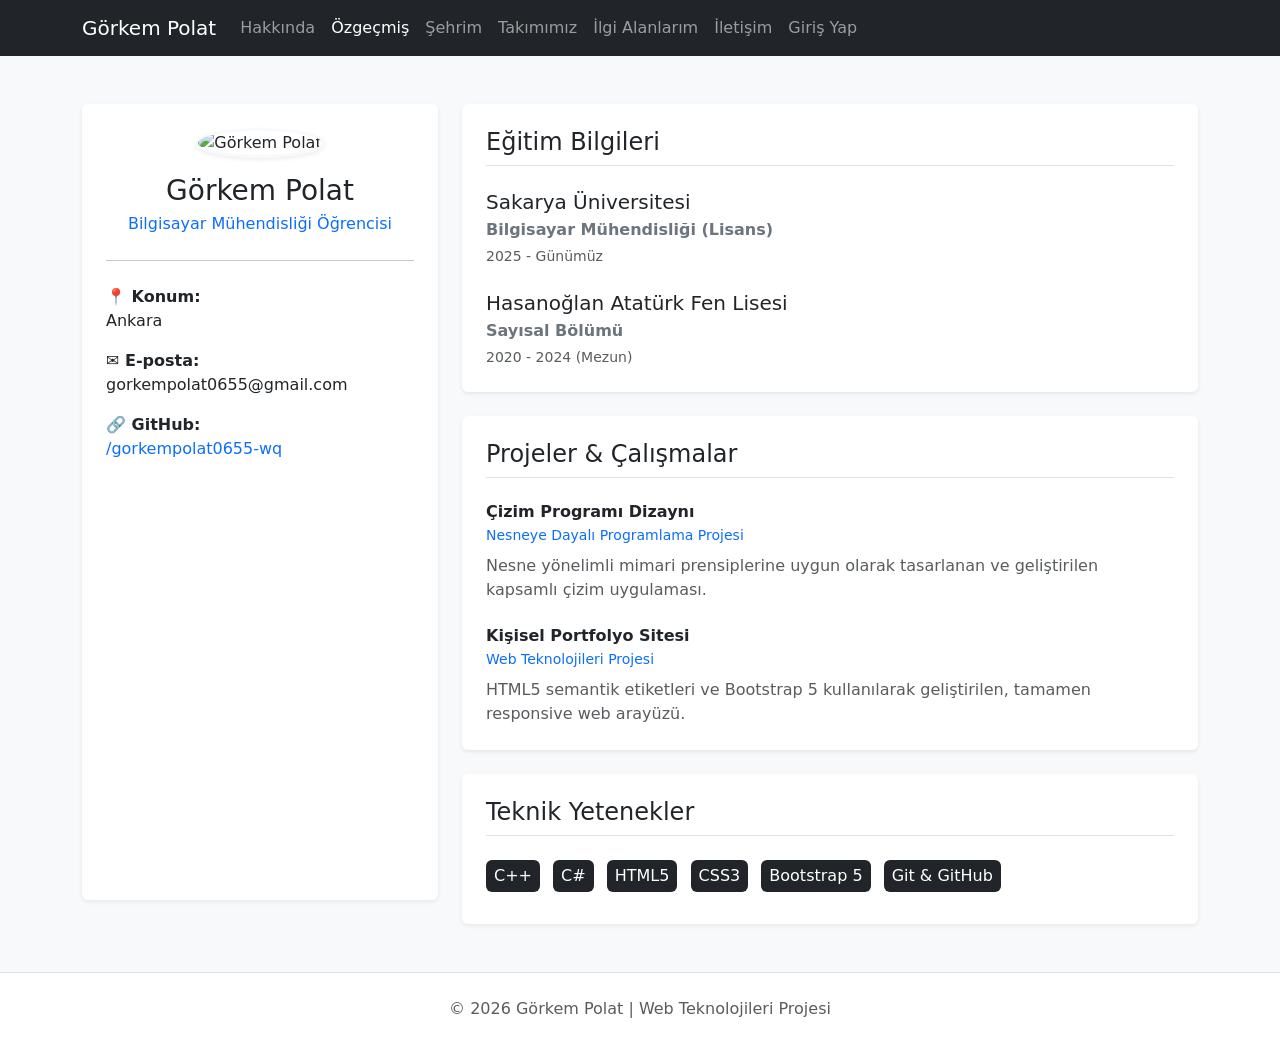
==== cv.html @ dd7ccc3b "2. Gun: CV sayfasinin tasarimini bastan asagi yeniledim, egitim ve proje detaylarini ekledim" ====
<!DOCTYPE html>
<html lang="tr">
<head>
    <meta charset="UTF-8">
    <meta name="viewport" content="width=device-width, initial-scale=1.0">
    <title>Görkem Polat - Özgeçmiş</title>
    <!-- Bootstrap CSS -->
    <link href="https://cdn.jsdelivr.net/npm/bootstrap@5.3.3/dist/css/bootstrap.min.css" rel="stylesheet">
    <link rel="stylesheet" href="style.css">
</head>
<body class="bg-light">
    <!-- Üst Menü -->
    <nav class="navbar navbar-expand-lg bg-dark" data-bs-theme="dark">
        <div class="container">
            <a class="navbar-brand" href="index.html">Görkem Polat</a>
            <div class="collapse navbar-collapse">
                <ul class="navbar-nav me-auto mb-2 mb-lg-0">
                    <li class="nav-item"><a class="nav-link" href="index.html">Hakkında</a></li>
                    <li class="nav-item"><a class="nav-link active" href="cv.html">Özgeçmiş</a></li>
                    <li class="nav-item"><a class="nav-link" href="sehrim.html">Şehrim</a></li>
                    <li class="nav-item"><a class="nav-link" href="miras.html">Takımımız</a></li>
                    <li class="nav-item"><a class="nav-link" href="ilgi.html">İlgi Alanlarım</a></li>
                    <li class="nav-item"><a class="nav-link" href="iletisim.html">İletişim</a></li>
                    <li class="nav-item"><a class="nav-link" href="login.html">Giriş Yap</a></li>
                </ul>
            </div>
        </div>
    </nav>

    <!-- Ana Gövde (Semantik: main) -->
    <main class="container mt-5 mb-5">
        <div class="row">
            
            <!-- Sol Kolon: Profil Kartı (Semantik: aside) -->
            <aside class="col-lg-4 mb-4">
                <div class="card shadow-sm border-0 p-4 h-100 text-center">
                    <!-- Profil Başlığı (Semantik: header) -->
                    <header class="mb-4">
                        <img src="ben.jpg" alt="Görkem Polat" class="img-fluid rounded-circle shadow-sm mb-3 border border-3 border-light" style="width: 160px; height: 160px; object-fit: cover;">
                        <h1 class="h3 mb-1">Görkem Polat</h1>
                        <p class="text-primary fw-medium mb-0">Bilgisayar Mühendisliği Öğrencisi</p>
                    </header>
                    <hr class="mt-0 mb-4">
                    <ul class="list-unstyled text-start mb-0">
                        <li class="mb-3"><strong>📍 Konum:</strong><br> Ankara</li>
                        <li class="mb-3"><strong>✉️ E-posta:</strong><br> gorkempolat0655@gmail.com</li>
                        <li><strong>🔗 GitHub:</strong><br> <a href="https://github.com/gorkempolat0655-wq" class="text-decoration-none" target="_blank">/gorkempolat0655-wq</a></li>
                    </ul>
                </div>
            </aside>

            <!-- Sağ Kolon: Detaylı Bilgiler (Semantik: section) -->
            <section class="col-lg-8">
                
                <!-- Eğitim Bilgileri -->
                <div class="card shadow-sm border-0 p-4 mb-4">
                    <h2 class="h4 border-bottom pb-2 mb-4">Eğitim Bilgileri</h2>
                    <!-- Üniversite (Semantik: article) -->
                    <article class="mb-4">
                        <h3 class="h5 mb-1 text-dark">Sakarya Üniversitesi</h3>
                        <p class="mb-1 fw-bold text-secondary">Bilgisayar Mühendisliği (Lisans)</p>
                        <p class="text-muted small mb-0">2025 - Günümüz</p>
                    </article>
                    <!-- Lise (Semantik: article) -->
                    <article>
                        <h3 class="h5 mb-1 text-dark">Hasanoğlan Atatürk Fen Lisesi</h3>
                        <p class="mb-1 fw-bold text-secondary">Sayısal Bölümü</p>
                        <p class="text-muted small mb-0">2020 - 2024 (Mezun)</p>
                    </article>
                </div>

                <!-- Projeler -->
                <div class="card shadow-sm border-0 p-4 mb-4">
                    <h2 class="h4 border-bottom pb-2 mb-4">Projeler & Çalışmalar</h2>
                    <article class="mb-4">
                        <h3 class="h6 fw-bold mb-1">Çizim Programı Dizaynı</h3>
                        <p class="text-primary small mb-2">Nesneye Dayalı Programlama Projesi</p>
                        <p class="mb-0 text-muted">Nesne yönelimli mimari prensiplerine uygun olarak tasarlanan ve geliştirilen kapsamlı çizim uygulaması.</p>
                    </article>
                    <article>
                        <h3 class="h6 fw-bold mb-1">Kişisel Portfolyo Sitesi</h3>
                        <p class="text-primary small mb-2">Web Teknolojileri Projesi</p>
                        <p class="mb-0 text-muted">HTML5 semantik etiketleri ve Bootstrap 5 kullanılarak geliştirilen, tamamen responsive web arayüzü.</p>
                    </article>
                </div>

                <!-- Teknik Yetenekler -->
                <div class="card shadow-sm border-0 p-4">
                    <h2 class="h4 border-bottom pb-2 mb-4">Teknik Yetenekler</h2>
                    <article>
                        <span class="badge bg-dark p-2 me-2 mb-2 fs-6 fw-normal">C++</span>
                        <span class="badge bg-dark p-2 me-2 mb-2 fs-6 fw-normal">C#</span>
                        <span class="badge bg-dark p-2 me-2 mb-2 fs-6 fw-normal">HTML5</span>
                        <span class="badge bg-dark p-2 me-2 mb-2 fs-6 fw-normal">CSS3</span>
                        <span class="badge bg-dark p-2 me-2 mb-2 fs-6 fw-normal">Bootstrap 5</span>
                        <span class="badge bg-dark p-2 me-2 mb-2 fs-6 fw-normal">Git & GitHub</span>
                    </article>
                </div>

            </section>
        </div>
    </main>

    <!-- Footer (Semantik: footer) -->
    <footer class="text-center py-4 text-muted border-top bg-white">
        <p class="mb-0">&copy; 2026 Görkem Polat | Web Teknolojileri Projesi</p>
    </footer>

    <script src="https://cdn.jsdelivr.net/npm/bootstrap@5.3.3/dist/js/bootstrap.bundle.min.js"></script>
</body>
</html>
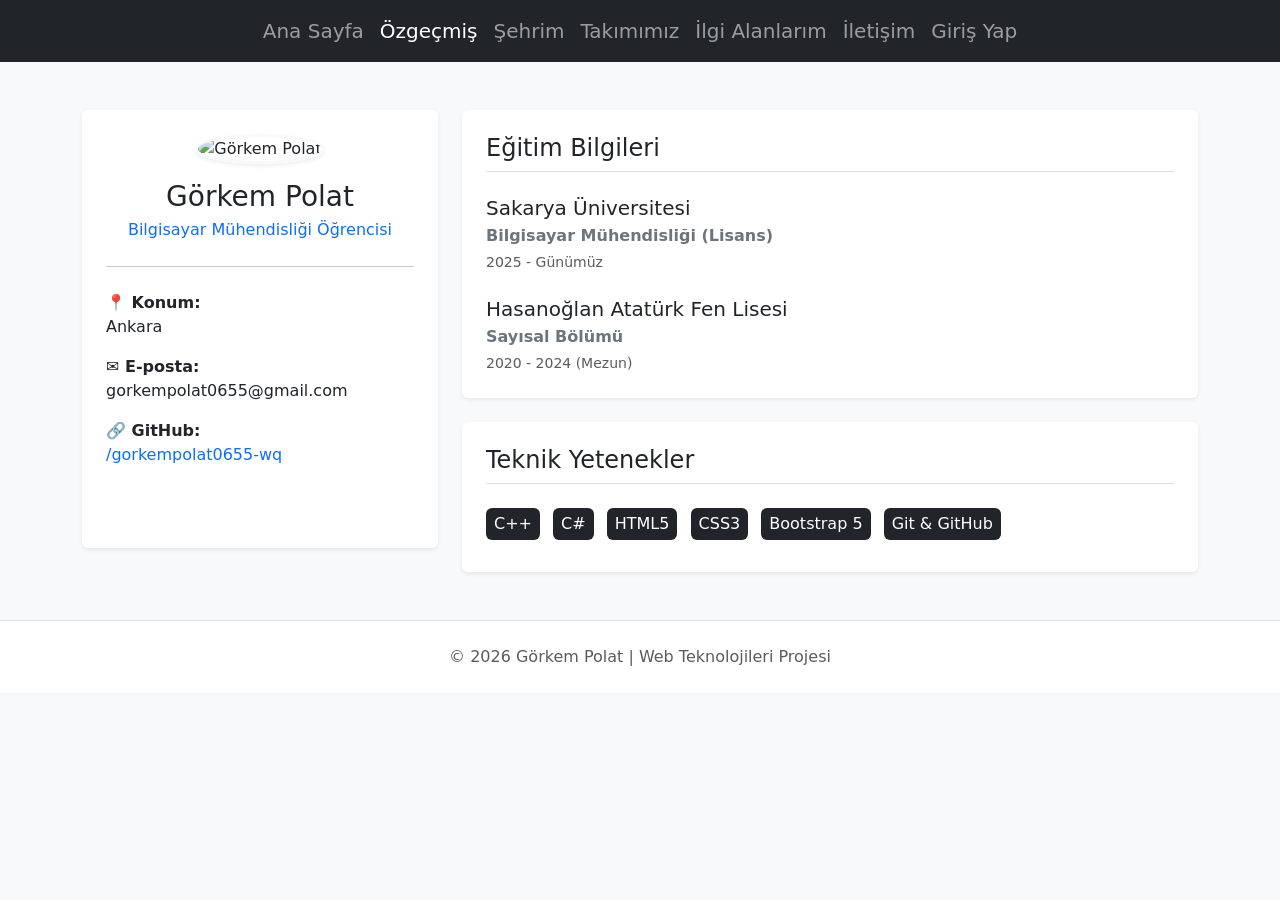
==== commit 71e990da: "CV sayfasindan projeler kismi kaldirildi ve menu guncellendi" ====
--- a/cv.html
+++ b/cv.html
@@ -9,13 +9,15 @@
     <link rel="stylesheet" href="style.css">
 </head>
 <body class="bg-light">
-    <!-- Üst Menü -->
+    <!-- Menü Kısmı (Yeni Sade Tasarım) -->
     <nav class="navbar navbar-expand-lg bg-dark" data-bs-theme="dark">
         <div class="container">
-            <a class="navbar-brand" href="index.html">Görkem Polat</a>
-            <div class="collapse navbar-collapse">
-                <ul class="navbar-nav me-auto mb-2 mb-lg-0">
-                    <li class="nav-item"><a class="nav-link" href="index.html">Hakkında</a></li>
+            <button class="navbar-toggler" type="button" data-bs-toggle="collapse" data-bs-target="#navbarNav">
+                <span class="navbar-toggler-icon"></span>
+            </button>
+            <div class="collapse navbar-collapse" id="navbarNav">
+                <ul class="navbar-nav mx-auto mb-2 mb-lg-0 fs-5">
+                    <li class="nav-item"><a class="nav-link" href="index.html">Ana Sayfa</a></li>
                     <li class="nav-item"><a class="nav-link active" href="cv.html">Özgeçmiş</a></li>
                     <li class="nav-item"><a class="nav-link" href="sehrim.html">Şehrim</a></li>
                     <li class="nav-item"><a class="nav-link" href="miras.html">Takımımız</a></li>
@@ -27,14 +29,13 @@
         </div>
     </nav>
 
-    <!-- Ana Gövde (Semantik: main) -->
+    <!-- Ana Gövde -->
     <main class="container mt-5 mb-5">
         <div class="row">
             
-            <!-- Sol Kolon: Profil Kartı (Semantik: aside) -->
+            <!-- Sol Kolon: Profil Kartı -->
             <aside class="col-lg-4 mb-4">
                 <div class="card shadow-sm border-0 p-4 h-100 text-center">
-                    <!-- Profil Başlığı (Semantik: header) -->
                     <header class="mb-4">
                         <img src="ben.jpg" alt="Görkem Polat" class="img-fluid rounded-circle shadow-sm mb-3 border border-3 border-light" style="width: 160px; height: 160px; object-fit: cover;">
                         <h1 class="h3 mb-1">Görkem Polat</h1>
@@ -49,38 +50,21 @@
                 </div>
             </aside>
 
-            <!-- Sağ Kolon: Detaylı Bilgiler (Semantik: section) -->
+            <!-- Sağ Kolon: Detaylı Bilgiler -->
             <section class="col-lg-8">
                 
                 <!-- Eğitim Bilgileri -->
                 <div class="card shadow-sm border-0 p-4 mb-4">
                     <h2 class="h4 border-bottom pb-2 mb-4">Eğitim Bilgileri</h2>
-                    <!-- Üniversite (Semantik: article) -->
                     <article class="mb-4">
                         <h3 class="h5 mb-1 text-dark">Sakarya Üniversitesi</h3>
                         <p class="mb-1 fw-bold text-secondary">Bilgisayar Mühendisliği (Lisans)</p>
                         <p class="text-muted small mb-0">2025 - Günümüz</p>
                     </article>
-                    <!-- Lise (Semantik: article) -->
                     <article>
                         <h3 class="h5 mb-1 text-dark">Hasanoğlan Atatürk Fen Lisesi</h3>
                         <p class="mb-1 fw-bold text-secondary">Sayısal Bölümü</p>
                         <p class="text-muted small mb-0">2020 - 2024 (Mezun)</p>
-                    </article>
-                </div>
-
-                <!-- Projeler -->
-                <div class="card shadow-sm border-0 p-4 mb-4">
-                    <h2 class="h4 border-bottom pb-2 mb-4">Projeler & Çalışmalar</h2>
-                    <article class="mb-4">
-                        <h3 class="h6 fw-bold mb-1">Çizim Programı Dizaynı</h3>
-                        <p class="text-primary small mb-2">Nesneye Dayalı Programlama Projesi</p>
-                        <p class="mb-0 text-muted">Nesne yönelimli mimari prensiplerine uygun olarak tasarlanan ve geliştirilen kapsamlı çizim uygulaması.</p>
-                    </article>
-                    <article>
-                        <h3 class="h6 fw-bold mb-1">Kişisel Portfolyo Sitesi</h3>
-                        <p class="text-primary small mb-2">Web Teknolojileri Projesi</p>
-                        <p class="mb-0 text-muted">HTML5 semantik etiketleri ve Bootstrap 5 kullanılarak geliştirilen, tamamen responsive web arayüzü.</p>
                     </article>
                 </div>
 
@@ -101,7 +85,7 @@
         </div>
     </main>
 
-    <!-- Footer (Semantik: footer) -->
+    <!-- Footer -->
     <footer class="text-center py-4 text-muted border-top bg-white">
         <p class="mb-0">&copy; 2026 Görkem Polat | Web Teknolojileri Projesi</p>
     </footer>
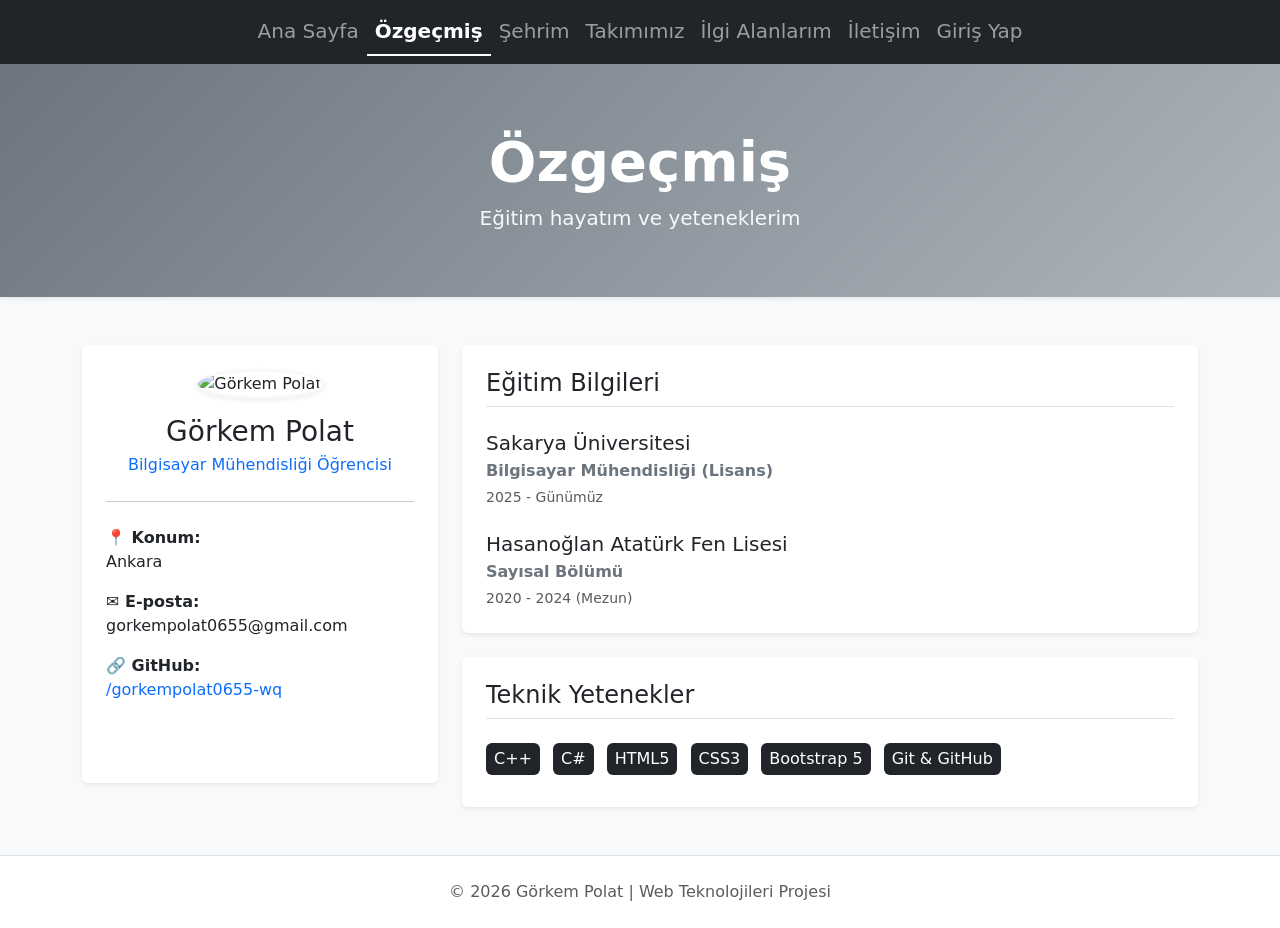
==== commit 0ad37361: "5. Gun Ozet: ilgi.html eklendi, site geneli UI iyilestirmeleri (gradient header, hover animasyonlari" ====
--- a/cv.html
+++ b/cv.html
@@ -4,12 +4,11 @@
     <meta charset="UTF-8">
     <meta name="viewport" content="width=device-width, initial-scale=1.0">
     <title>Görkem Polat - Özgeçmiş</title>
-    <!-- Bootstrap CSS -->
     <link href="https://cdn.jsdelivr.net/npm/bootstrap@5.3.3/dist/css/bootstrap.min.css" rel="stylesheet">
     <link rel="stylesheet" href="style.css">
 </head>
 <body class="bg-light">
-    <!-- Menü Kısmı (Yeni Sade Tasarım) -->
+    <!-- Menü -->
     <nav class="navbar navbar-expand-lg bg-dark" data-bs-theme="dark">
         <div class="container">
             <button class="navbar-toggler" type="button" data-bs-toggle="collapse" data-bs-target="#navbarNav">
@@ -29,16 +28,22 @@
         </div>
     </nav>
 
+    <!-- YENİ: Renkli Başlık (Kurumsal Tema) -->
+    <header class="text-white text-center py-5 mb-5 shadow-sm" style="background: linear-gradient(135deg, #6c757d, #adb5bd);">
+        <div class="container py-3">
+            <h1 class="display-4 fw-bold">Özgeçmiş</h1>
+            <p class="lead mb-0 text-light">Eğitim hayatım ve yeteneklerim</p>
+        </div>
+    </header>
+
     <!-- Ana Gövde -->
-    <main class="container mt-5 mb-5">
+    <main class="container mb-5">
         <div class="row">
-            
-            <!-- Sol Kolon: Profil Kartı -->
             <aside class="col-lg-4 mb-4">
                 <div class="card shadow-sm border-0 p-4 h-100 text-center">
                     <header class="mb-4">
                         <img src="ben.jpg" alt="Görkem Polat" class="img-fluid rounded-circle shadow-sm mb-3 border border-3 border-light" style="width: 160px; height: 160px; object-fit: cover;">
-                        <h1 class="h3 mb-1">Görkem Polat</h1>
+                        <h2 class="h3 mb-1">Görkem Polat</h2>
                         <p class="text-primary fw-medium mb-0">Bilgisayar Mühendisliği Öğrencisi</p>
                     </header>
                     <hr class="mt-0 mb-4">
@@ -50,10 +55,7 @@
                 </div>
             </aside>
 
-            <!-- Sağ Kolon: Detaylı Bilgiler -->
             <section class="col-lg-8">
-                
-                <!-- Eğitim Bilgileri -->
                 <div class="card shadow-sm border-0 p-4 mb-4">
                     <h2 class="h4 border-bottom pb-2 mb-4">Eğitim Bilgileri</h2>
                     <article class="mb-4">
@@ -68,7 +70,6 @@
                     </article>
                 </div>
 
-                <!-- Teknik Yetenekler -->
                 <div class="card shadow-sm border-0 p-4">
                     <h2 class="h4 border-bottom pb-2 mb-4">Teknik Yetenekler</h2>
                     <article>
@@ -80,12 +81,10 @@
                         <span class="badge bg-dark p-2 me-2 mb-2 fs-6 fw-normal">Git & GitHub</span>
                     </article>
                 </div>
-
             </section>
         </div>
     </main>
 
-    <!-- Footer -->
     <footer class="text-center py-4 text-muted border-top bg-white">
         <p class="mb-0">&copy; 2026 Görkem Polat | Web Teknolojileri Projesi</p>
     </footer>
--- a/style.css
+++ b/style.css
@@ -0,0 +1,64 @@
+/* =========================================
+   GÖRKEM POLAT - WEB TEKNOLOJİLERİ PROJESİ
+   ÖZEL STİL DOSYASI (STYLE.CSS)
+========================================= */
+
+/* Tüm sayfalar için yumuşak kaydırma efekti */
+html {
+    scroll-behavior: smooth;
+}
+
+/* Sitenin genel yazı tipini biraz daha modern yapalım */
+body {
+    font-family: 'Segoe UI', system-ui, -apple-system, sans-serif;
+}
+
+/* -----------------------------------------
+   1. İLGİ ALANLARIM SAYFASI: KART HOVER EFEKTİ
+   (Kartların üzerine gelince yukarı kalkması)
+----------------------------------------- */
+.hover-effect {
+    /* Animasyonun yumuşak olması için transition ekliyoruz */
+    transition: transform 0.3s ease, box-shadow 0.3s ease !important;
+}
+
+/* Mouse ile kartın üzerine gelindiğinde hafifçe yukarı kalksın ve gölgesi artsın */
+.hover-effect:hover {
+    transform: translateY(-8px);
+    box-shadow: 0 15px 25px rgba(0, 0, 0, 0.15) !important;
+}
+
+/* -----------------------------------------
+   2. MENÜ (NAVBAR) AYARLARI
+----------------------------------------- */
+/* Menüdeki linklerin üzerine gelince rengi yumuşakça değişsin */
+.navbar-nav .nav-link {
+    transition: color 0.3s ease;
+}
+
+/* Hangi sayfadaysak o sayfanın menüdeki altı çizili ve kalın olsun */
+.navbar-nav .nav-link.active {
+    font-weight: 700;
+    border-bottom: 2px solid white;
+}
+
+/* -----------------------------------------
+   3. GÖRSEL AYARLARI (SLIDER & RESİMLER)
+----------------------------------------- */
+/* Şehrim sayfasındaki slider resimlerinin üzerine gelince hafif karararak yazıyı öne çıkarsın */
+.carousel-inner img {
+    transition: filter 0.3s ease;
+}
+
+.carousel-inner:hover img {
+    filter: brightness(85%);
+}
+
+/* Ana Sayfa ve CV'deki yuvarlak resimlere hafif bir parlama efekti */
+.rounded-circle {
+    transition: box-shadow 0.3s ease;
+}
+
+.rounded-circle:hover {
+    box-shadow: 0 0 15px rgba(13, 110, 253, 0.5) !important;
+}
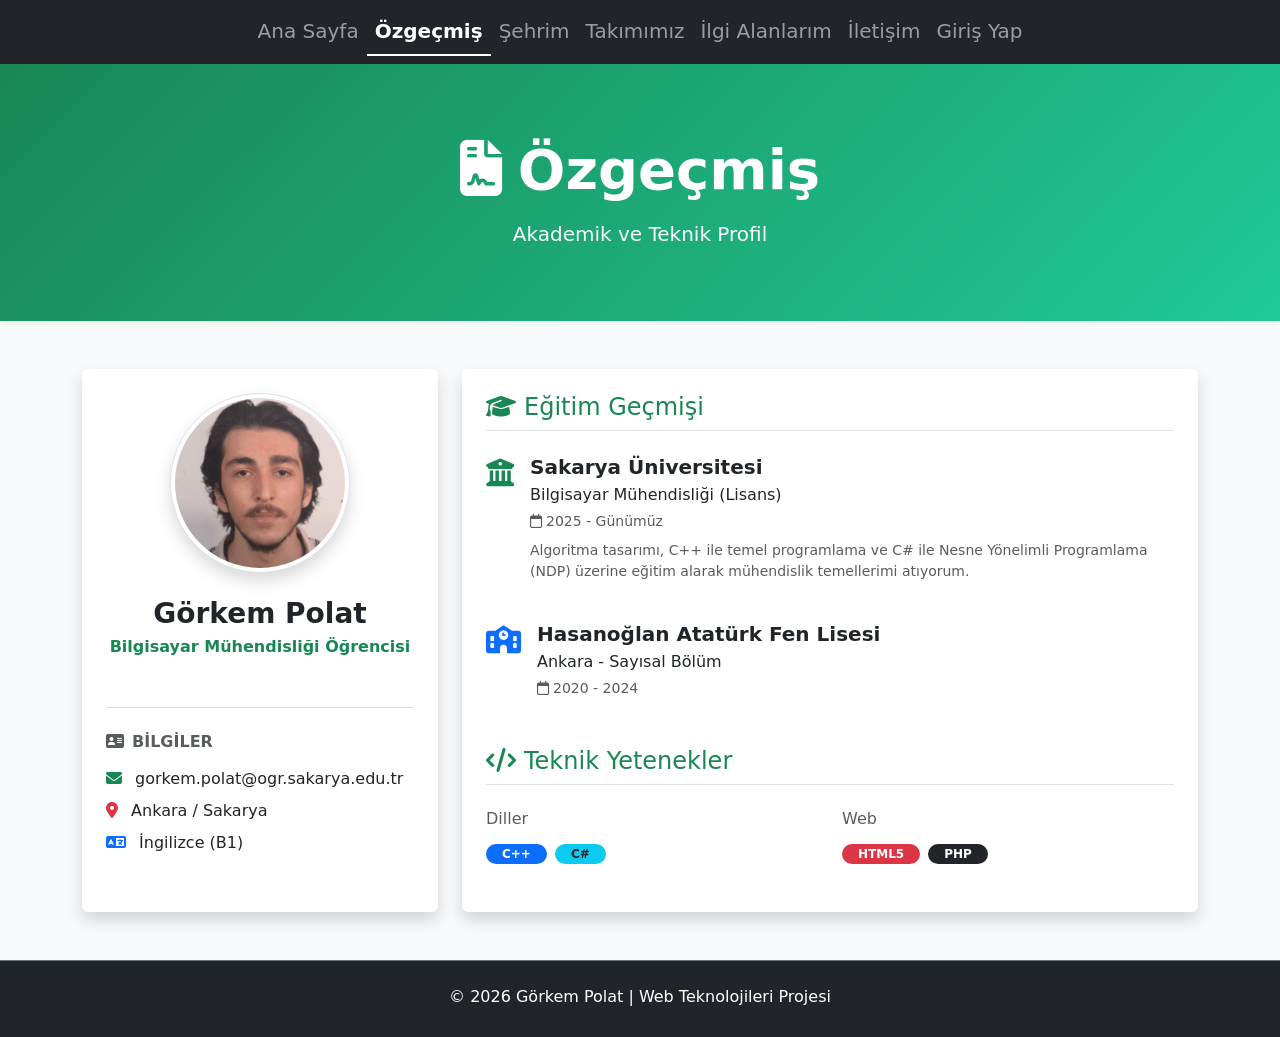
==== commit 74230344: "Ana sayfa, özgeçmiş ve şehrim kısımları yenilendi, takımımız sayfası eklendi" ====
--- a/cv.html
+++ b/cv.html
@@ -5,90 +5,127 @@
     <meta name="viewport" content="width=device-width, initial-scale=1.0">
     <title>Görkem Polat - Özgeçmiş</title>
     <link href="https://cdn.jsdelivr.net/npm/bootstrap@5.3.3/dist/css/bootstrap.min.css" rel="stylesheet">
+    <link rel="stylesheet" href="https://cdnjs.cloudflare.com/ajax/libs/font-awesome/6.4.0/css/all.min.css">
+    <link href="https://unpkg.com/aos@2.3.1/dist/aos.css" rel="stylesheet">
     <link rel="stylesheet" href="style.css">
 </head>
 <body class="bg-light">
-    <!-- Menü -->
-    <nav class="navbar navbar-expand-lg bg-dark" data-bs-theme="dark">
-        <div class="container">
-            <button class="navbar-toggler" type="button" data-bs-toggle="collapse" data-bs-target="#navbarNav">
-                <span class="navbar-toggler-icon"></span>
-            </button>
-            <div class="collapse navbar-collapse" id="navbarNav">
-                <ul class="navbar-nav mx-auto mb-2 mb-lg-0 fs-5">
-                    <li class="nav-item"><a class="nav-link" href="index.html">Ana Sayfa</a></li>
-                    <li class="nav-item"><a class="nav-link active" href="cv.html">Özgeçmiş</a></li>
-                    <li class="nav-item"><a class="nav-link" href="sehrim.html">Şehrim</a></li>
-                    <li class="nav-item"><a class="nav-link" href="miras.html">Takımımız</a></li>
-                    <li class="nav-item"><a class="nav-link" href="ilgi.html">İlgi Alanlarım</a></li>
-                    <li class="nav-item"><a class="nav-link" href="iletisim.html">İletişim</a></li>
-                    <li class="nav-item"><a class="nav-link" href="login.html">Giriş Yap</a></li>
-                </ul>
+
+    <header>
+        <nav class="navbar navbar-expand-lg bg-dark sticky-top" data-bs-theme="dark">
+            <div class="container">
+                <button class="navbar-toggler" type="button" data-bs-toggle="collapse" data-bs-target="#navbarNav">
+                    <span class="navbar-toggler-icon"></span>
+                </button>
+                <div class="collapse navbar-collapse" id="navbarNav">
+                    <ul class="navbar-nav mx-auto mb-2 mb-lg-0 fs-5">
+                        <li class="nav-item"><a class="nav-link" href="index.html">Ana Sayfa</a></li>
+                        <li class="nav-item"><a class="nav-link active" href="cv.html">Özgeçmiş</a></li>
+                        <li class="nav-item"><a class="nav-link" href="sehrim.html">Şehrim</a></li>
+                        <li class="nav-item"><a class="nav-link" href="miras.html">Takımımız</a></li>
+                        <li class="nav-item"><a class="nav-link" href="ilgi.html">İlgi Alanlarım</a></li>
+                        <li class="nav-item"><a class="nav-link" href="iletisim.html">İletişim</a></li>
+                        <li class="nav-item"><a class="nav-link" href="login.html">Giriş Yap</a></li>
+                    </ul>
+                </div>
             </div>
-        </div>
-    </nav>
+        </nav>
 
-    <!-- YENİ: Renkli Başlık (Kurumsal Tema) -->
-    <header class="text-white text-center py-5 mb-5 shadow-sm" style="background: linear-gradient(135deg, #6c757d, #adb5bd);">
-        <div class="container py-3">
-            <h1 class="display-4 fw-bold">Özgeçmiş</h1>
-            <p class="lead mb-0 text-light">Eğitim hayatım ve yeteneklerim</p>
+        <div class="text-white text-center py-5 mb-5 shadow-sm" style="background: linear-gradient(135deg, #198754, #20c997);" data-aos="fade-down">
+            <div class="container py-4">
+                <h1 class="display-4 fw-bold mb-3"><i class="fa-solid fa-file-contract me-3"></i>Özgeçmiş</h1>
+                <p class="lead mb-0 text-light">Akademik ve Teknik Profil</p>
+            </div>
         </div>
     </header>
 
-    <!-- Ana Gövde -->
     <main class="container mb-5">
-        <div class="row">
-            <aside class="col-lg-4 mb-4">
-                <div class="card shadow-sm border-0 p-4 h-100 text-center">
-                    <header class="mb-4">
-                        <img src="ben.jpg" alt="Görkem Polat" class="img-fluid rounded-circle shadow-sm mb-3 border border-3 border-light" style="width: 160px; height: 160px; object-fit: cover;">
-                        <h2 class="h3 mb-1">Görkem Polat</h2>
-                        <p class="text-primary fw-medium mb-0">Bilgisayar Mühendisliği Öğrencisi</p>
-                    </header>
-                    <hr class="mt-0 mb-4">
-                    <ul class="list-unstyled text-start mb-0">
-                        <li class="mb-3"><strong>📍 Konum:</strong><br> Ankara</li>
-                        <li class="mb-3"><strong>✉️ E-posta:</strong><br> gorkempolat0655@gmail.com</li>
-                        <li><strong>🔗 GitHub:</strong><br> <a href="https://github.com/gorkempolat0655-wq" class="text-decoration-none" target="_blank">/gorkempolat0655-wq</a></li>
-                    </ul>
+        <div class="row g-4">
+            
+            <section class="col-md-4" data-aos="fade-right" data-aos-delay="100">
+                <div class="card shadow border-0 p-4 text-center h-100 hover-effect">
+                    <img src="vesikalik.jpg" alt="Görkem Polat" class="rounded-circle img-thumbnail mb-4 shadow mx-auto" style="width: 180px; height: 180px; object-fit: cover;">
+                    
+                    <h2 class="h3 fw-bold text-dark mb-1">Görkem Polat</h2>
+                    <p class="text-success fw-bold mb-4">Bilgisayar Mühendisliği Öğrencisi</p>
+                    
+                    <hr class="my-4 border-secondary">
+                    
+                    <div class="text-start">
+                        <h4 class="h6 text-muted fw-bold text-uppercase mb-3"><i class="fa-solid fa-address-card me-2"></i>Bilgiler</h4>
+                        <p class="mb-2"><i class="fa-solid fa-envelope text-success me-2"></i> gorkem.polat@ogr.sakarya.edu.tr</p>
+                        <p class="mb-2"><i class="fa-solid fa-location-dot text-danger me-2"></i> Ankara / Sakarya</p>
+                        <p class="mb-2"><i class="fa-solid fa-language text-primary me-2"></i> İngilizce (B1)</p>
+                    </div>
                 </div>
-            </aside>
+            </section>
 
-            <section class="col-lg-8">
-                <div class="card shadow-sm border-0 p-4 mb-4">
-                    <h2 class="h4 border-bottom pb-2 mb-4">Eğitim Bilgileri</h2>
-                    <article class="mb-4">
-                        <h3 class="h5 mb-1 text-dark">Sakarya Üniversitesi</h3>
-                        <p class="mb-1 fw-bold text-secondary">Bilgisayar Mühendisliği (Lisans)</p>
-                        <p class="text-muted small mb-0">2025 - Günümüz</p>
+            <section class="col-md-8" data-aos="fade-left" data-aos-delay="200">
+                <div class="card shadow border-0 p-4 h-100 hover-effect">
+                    
+                    <article class="mb-5">
+                        <h3 class="h4 border-bottom pb-2 mb-4 text-success"><i class="fa-solid fa-graduation-cap me-2"></i>Eğitim Geçmişi</h3>
+                        
+                        <div class="d-flex gap-3 mb-4">
+                            <div class="flex-shrink-0 mt-1">
+                                <i class="fa-solid fa-building-columns text-success fs-3"></i>
+                            </div>
+                            <div>
+                                <h5 class="fw-bold mb-1">Sakarya Üniversitesi</h5>
+                                <p class="mb-1 text-dark">Bilgisayar Mühendisliği (Lisans)</p>
+                                <p class="small text-muted mb-0"><i class="fa-regular fa-calendar me-1"></i>2025 - Günümüz</p>
+                                <p class="mt-2 text-muted small">Algoritma tasarımı, C++ ile temel programlama ve C# ile Nesne Yönelimli Programlama (NDP) üzerine eğitim alarak mühendislik temellerimi atıyorum.</p>
+                            </div>
+                        </div>
+
+                        <div class="d-flex gap-3">
+                            <div class="flex-shrink-0 mt-1">
+                                <i class="fa-solid fa-school text-primary fs-3"></i>
+                            </div>
+                            <div>
+                                <h5 class="fw-bold mb-1">Hasanoğlan Atatürk Fen Lisesi</h5>
+                                <p class="mb-1 text-dark">Ankara - Sayısal Bölüm</p>
+                                <p class="small text-muted mb-0"><i class="fa-regular fa-calendar me-1"></i>2020 - 2024</p>
+                            </div>
+                        </div>
                     </article>
+
                     <article>
-                        <h3 class="h5 mb-1 text-dark">Hasanoğlan Atatürk Fen Lisesi</h3>
-                        <p class="mb-1 fw-bold text-secondary">Sayısal Bölümü</p>
-                        <p class="text-muted small mb-0">2020 - 2024 (Mezun)</p>
+                        <h3 class="h4 border-bottom pb-2 mb-4 text-success"><i class="fa-solid fa-code me-2"></i>Teknik Yetenekler</h3>
+                        
+                        <div class="row">
+                            <div class="col-6">
+                                <h6 class="text-muted mb-3">Diller</h6>
+                                <div class="d-flex flex-wrap gap-2 mb-4">
+                                    <span class="badge bg-primary rounded-pill px-3">C++</span>
+                                    <span class="badge bg-info text-dark rounded-pill px-3">C#</span>
+                                </div>
+                            </div>
+                            <div class="col-6">
+                                <h6 class="text-muted mb-3">Web</h6>
+                                <div class="d-flex flex-wrap gap-2">
+                                    <span class="badge bg-danger rounded-pill px-3">HTML5</span>
+                                    <span class="badge bg-dark rounded-pill px-3">PHP</span>
+                                </div>
+                            </div>
+                        </div>
                     </article>
-                </div>
 
-                <div class="card shadow-sm border-0 p-4">
-                    <h2 class="h4 border-bottom pb-2 mb-4">Teknik Yetenekler</h2>
-                    <article>
-                        <span class="badge bg-dark p-2 me-2 mb-2 fs-6 fw-normal">C++</span>
-                        <span class="badge bg-dark p-2 me-2 mb-2 fs-6 fw-normal">C#</span>
-                        <span class="badge bg-dark p-2 me-2 mb-2 fs-6 fw-normal">HTML5</span>
-                        <span class="badge bg-dark p-2 me-2 mb-2 fs-6 fw-normal">CSS3</span>
-                        <span class="badge bg-dark p-2 me-2 mb-2 fs-6 fw-normal">Bootstrap 5</span>
-                        <span class="badge bg-dark p-2 me-2 mb-2 fs-6 fw-normal">Git & GitHub</span>
-                    </article>
                 </div>
             </section>
         </div>
     </main>
 
-    <footer class="text-center py-4 text-muted border-top bg-white">
-        <p class="mb-0">&copy; 2026 Görkem Polat | Web Teknolojileri Projesi</p>
+    <footer class="bg-dark text-white text-center py-4 border-top border-secondary mt-5">
+        <div class="container">
+            <p class="mb-1">© 2026 Görkem Polat | Web Teknolojileri Projesi</p>
+        </div>
     </footer>
 
     <script src="https://cdn.jsdelivr.net/npm/bootstrap@5.3.3/dist/js/bootstrap.bundle.min.js"></script>
+    <script src="https://unpkg.com/aos@2.3.1/dist/aos.js"></script>
+    <script>
+        AOS.init({ duration: 800, once: true });
+    </script>
 </body>
 </html>
